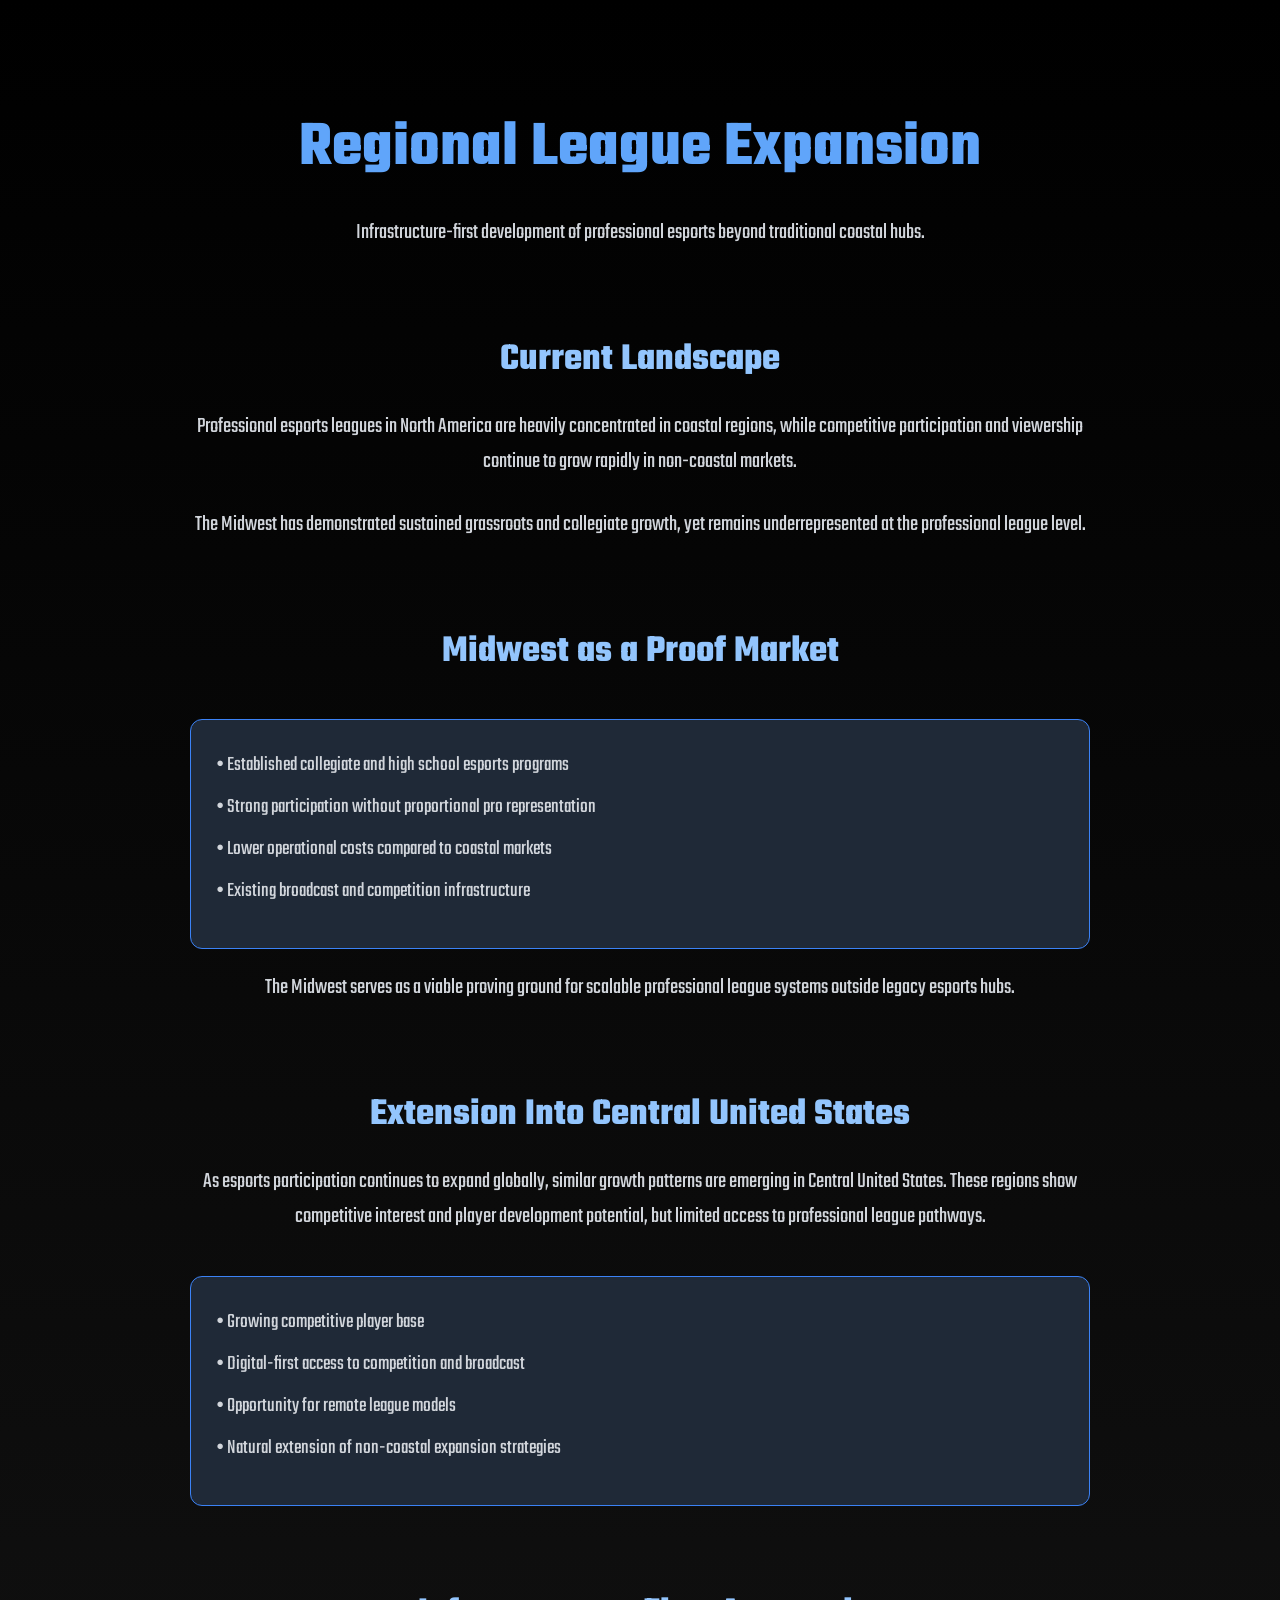
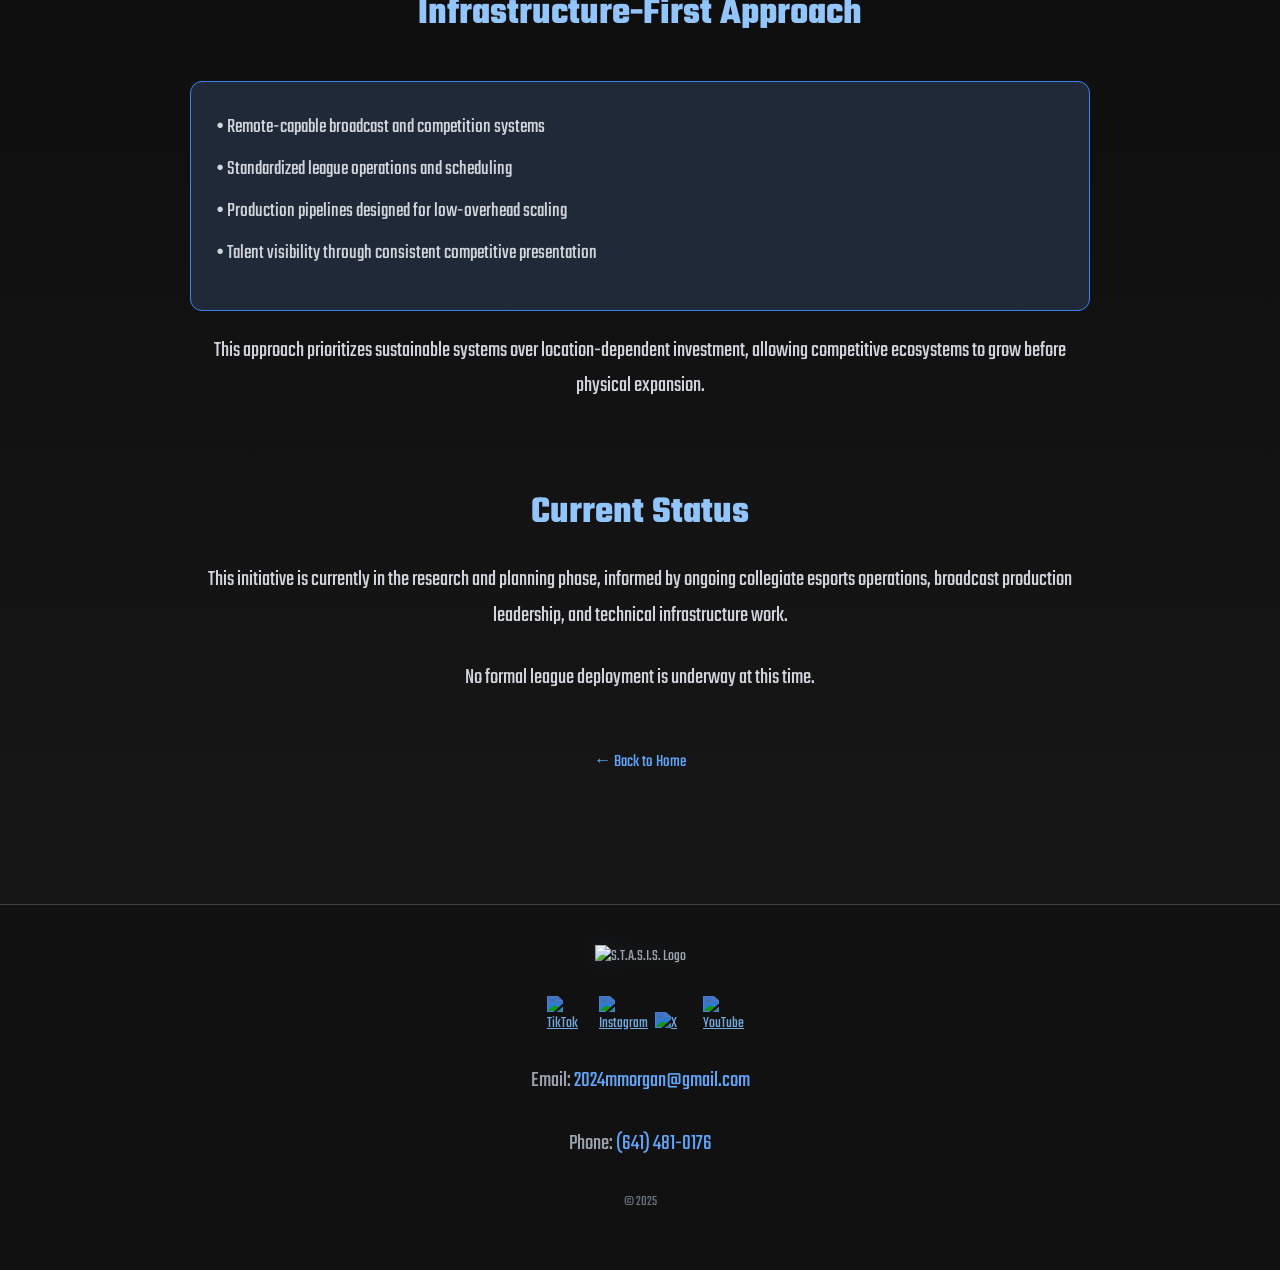
==== regional-expansion.html @ 6b8b8dde "Update regional-expansion.html Fixed wording error with 'Central United States'" ====
<!DOCTYPE html>
<html lang="en">
<head>
  <meta charset="UTF-8" />
  <meta name="viewport" content="width=device-width, initial-scale=1.0" />
  <title>Regional Expansion | Esports Infrastructure</title>

  <!-- Google Font -->
  <link rel="preconnect" href="https://fonts.googleapis.com">
  <link rel="preconnect" href="https://fonts.gstatic.com" crossorigin>
  <link href="https://fonts.googleapis.com/css2?family=Teko:wght@300..700&display=swap" rel="stylesheet">

  <style>
    body {
      margin: 0;
      font-family: 'Teko', sans-serif;
      background: linear-gradient(to bottom, #000000, #1a1a1a);
      color: #d1d5db;
      text-align: center;
    }
	:root{
  	--primary:#60a5fa;
  	--muted:#9ca3af;
	}	
    .container {
      max-width: 900px;
      margin: 0 auto;
      padding: 60px 20px;
    }

    h1 {
      font-size: 4rem;
      color: #60a5fa;
      margin-bottom: 0.3em;
    }

    h2 {
      font-size: 2.4rem;
      color: #93c5fd;
      margin-top: 70px;
      margin-bottom: 0.5em;
    }

    p {
      font-size: 1.4rem;
      line-height: 1.6;
      margin-bottom: 1.2em;
    }

    ul {
      list-style: none;
      padding: 0;
      margin: 0;
      text-align: left;
    }

    li {
      font-size: 1.3rem;
      margin-bottom: 12px;
    }

    .section {
      margin-top: 80px;
    }

    .card {
      background-color: #1f2937;
      border: 1px solid #3b82f6;
      border-radius: 12px;
      padding: 30px 25px;
      text-align: left;
      margin-top: 40px;
    }

    .link {
      display: inline-block;
      margin-top: 25px;
      font-size: 1.1rem;
      color: #60a5fa;
      text-decoration: none;
    }

    .link:hover {
      text-decoration: underline;
    }

    footer{
      margin-top: 70px;
      padding: 40px 20px;
      background-color: #111;
      color: var(--muted);
      font-size: 1rem;
      text-align: center;
      border-top: 1px solid #3f3f46;
    }
    .footer-logo{
      max-width: 150px;
      margin: 0 auto 10px;
      filter: drop-shadow(0 0 12px rgba(96,165,250,.12));
    }
    .social-icons{
      margin: 18px 0 10px;
    }
    .social-icons a{
      margin: 0 10px;
      display:inline-block;
      width: 30px;
      height: 30px;
      filter: invert(59%) sepia(18%) saturate(1632%) hue-rotate(179deg) brightness(92%) contrast(86%);
    }
    .social-icons img{ width:100%; height:auto; }
    .contact-info{
      margin-top: 6px;
      color: var(--muted);
    }
    .contact-info a{
      color: var(--primary);
      text-decoration: none;
    }
    .contact-info a:hover{ text-decoration: underline; }
    .footer-note{
      font-size: .9rem;
      color: #6b7280;
      margin-top: 10px;
    }

    @media (max-width: 860px){
      .span-6{ grid-column: span 12; }
      .hero h1{ font-size: 2.7rem; }
      .site-name{ font-size: 2.8rem; }
    }
  </style>
</head>
<body>

  <div class="container">

    <!-- HERO -->
    <h1>Regional League Expansion</h1>
    <p>
      Infrastructure-first development of professional esports beyond traditional coastal hubs.
    </p>

    <!-- CONTEXT -->
    <div class="section">
      <h2>Current Landscape</h2>
      <p>
        Professional esports leagues in North America are heavily concentrated in coastal regions,
        while competitive participation and viewership continue to grow rapidly in non-coastal markets.
      </p>
      <p>
        The Midwest has demonstrated sustained grassroots and collegiate growth, yet remains underrepresented
        at the professional league level.
      </p>
    </div>

    <!-- MIDWEST -->
    <div class="section">
      <h2>Midwest as a Proof Market</h2>

      <div class="card">
        <ul>
          <li>• Established collegiate and high school esports programs</li>
          <li>• Strong participation without proportional pro representation</li>
          <li>• Lower operational costs compared to coastal markets</li>
          <li>• Existing broadcast and competition infrastructure</li>
        </ul>
      </div>

      <p>
        The Midwest serves as a viable proving ground for scalable professional league systems
        outside legacy esports hubs.
      </p>
    </div>

    <!-- Central United States -->
    <div class="section">
      <h2>Extension Into Central United States</h2>

      <p>
        As esports participation continues to expand globally, similar growth patterns are emerging
        in Central United States. These regions show competitive interest and player development potential,
        but limited access to professional league pathways.
      </p>

      <div class="card">
        <ul>
          <li>• Growing competitive player base</li>
          <li>• Digital-first access to competition and broadcast</li>
          <li>• Opportunity for remote league models</li>
          <li>• Natural extension of non-coastal expansion strategies</li>
        </ul>
      </div>
    </div>

    <!-- APPROACH -->
    <div class="section">
      <h2>Infrastructure-First Approach</h2>

      <div class="card">
        <ul>
          <li>• Remote-capable broadcast and competition systems</li>
          <li>• Standardized league operations and scheduling</li>
          <li>• Production pipelines designed for low-overhead scaling</li>
          <li>• Talent visibility through consistent competitive presentation</li>
        </ul>
      </div>

      <p>
        This approach prioritizes sustainable systems over location-dependent investment,
        allowing competitive ecosystems to grow before physical expansion.
      </p>
    </div>

    <!-- STATUS -->
    <div class="section">
      <h2>Current Status</h2>
      <p>
        This initiative is currently in the research and planning phase, informed by ongoing
        collegiate esports operations, broadcast production leadership, and technical infrastructure work.
      </p>
      <p>
        No formal league deployment is underway at this time.
      </p>
    </div>

    <!-- NAV -->
    <a href="index.html" class="link">← Back to Home</a>

  </div>

  <footer>
    <img src="logo.png" alt="S.T.A.S.I.S. Logo" class="footer-logo">
    <div class="social-icons">
      <a href="#"><img src="https://cdn.jsdelivr.net/gh/simple-icons/simple-icons/icons/tiktok.svg" alt="TikTok"></a>
      <a href="#"><img src="https://cdn.jsdelivr.net/gh/simple-icons/simple-icons/icons/instagram.svg" alt="Instagram"></a>
      <a href="#"><img src="https://cdn.jsdelivr.net/gh/simple-icons/simple-icons/icons/x.svg" alt="X"></a>
      <a href="#"><img src="https://cdn.jsdelivr.net/gh/simple-icons/simple-icons/icons/youtube.svg" alt="YouTube"></a>
    </div>
    <div class="contact-info">
      <p>Email: <a href="mailto:2024mmorgan@gmail.com">2024mmorgan@gmail.com</a></p>
      <p>Phone: <a href="tel:+16414810176">(641) 481-0176</a></p>
    </div>
    <p class="footer-note">© 2025</p>
  </footer>

</body>
</html>
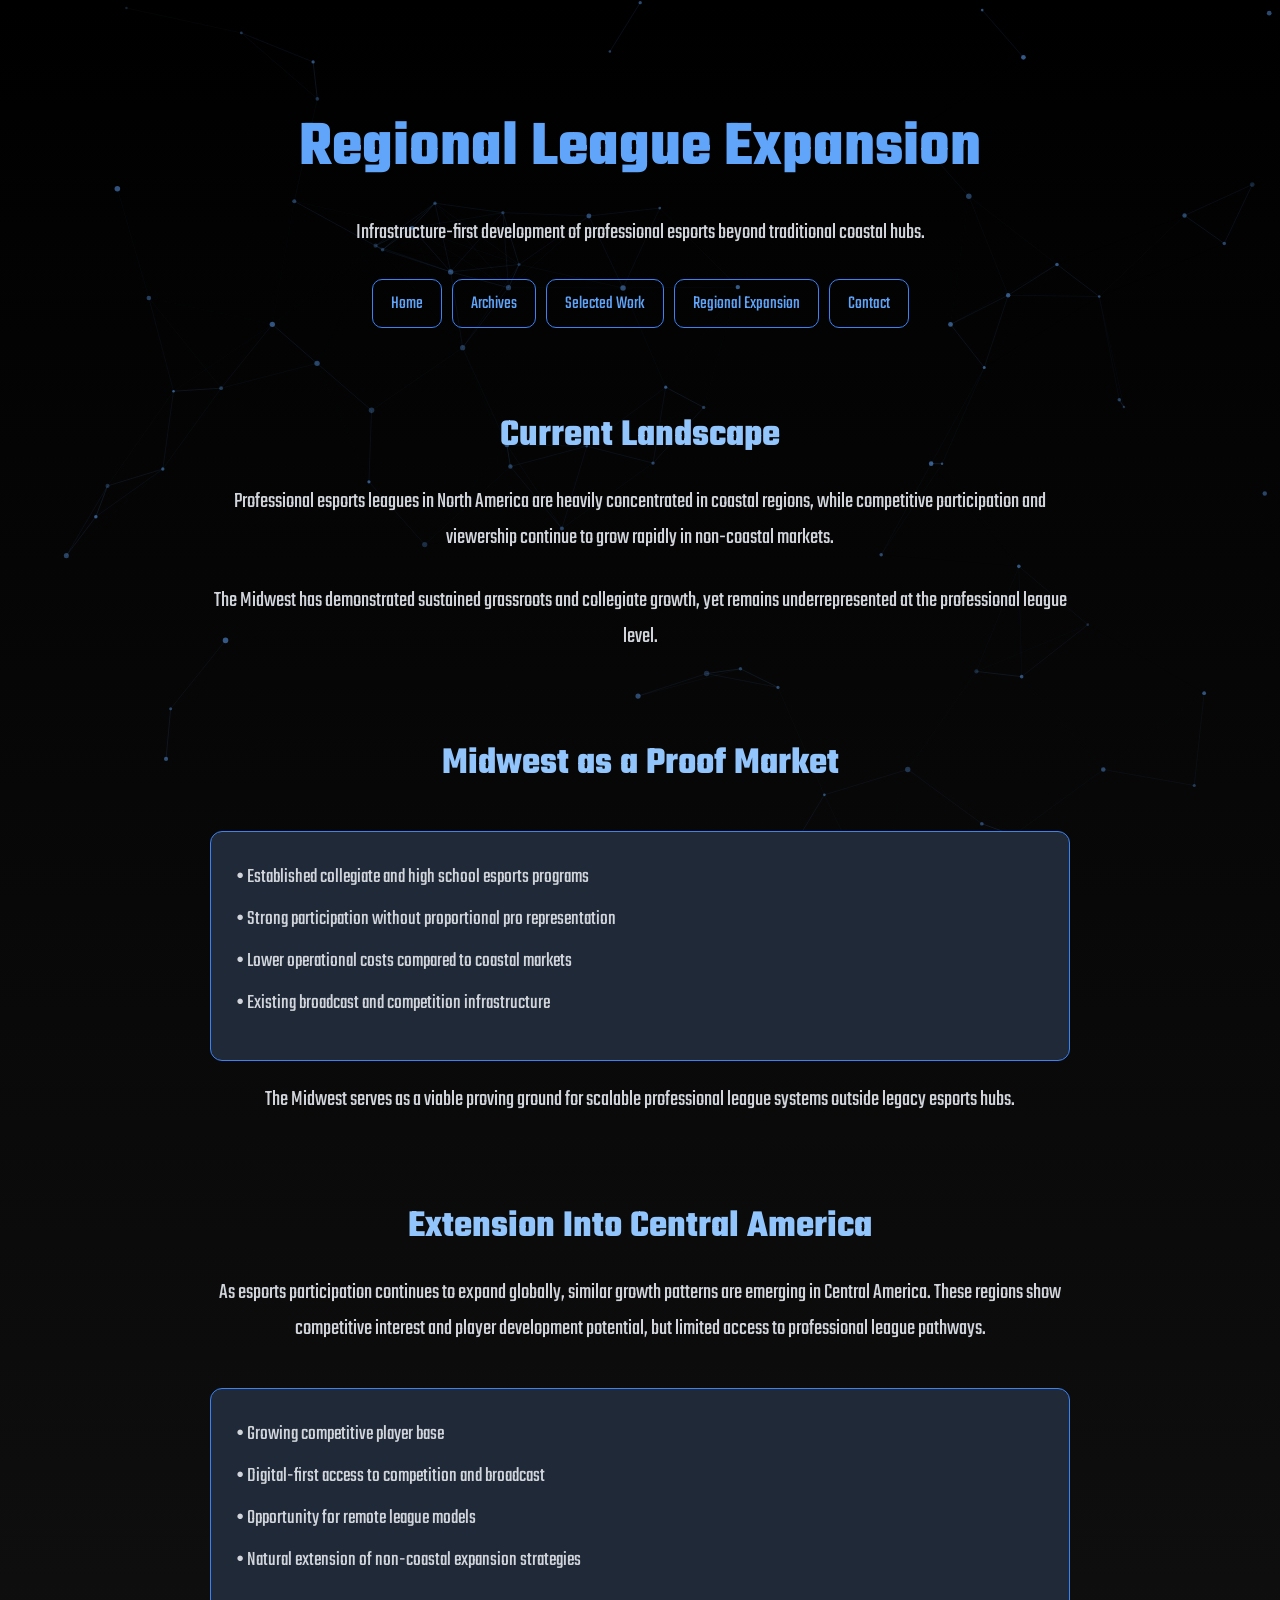
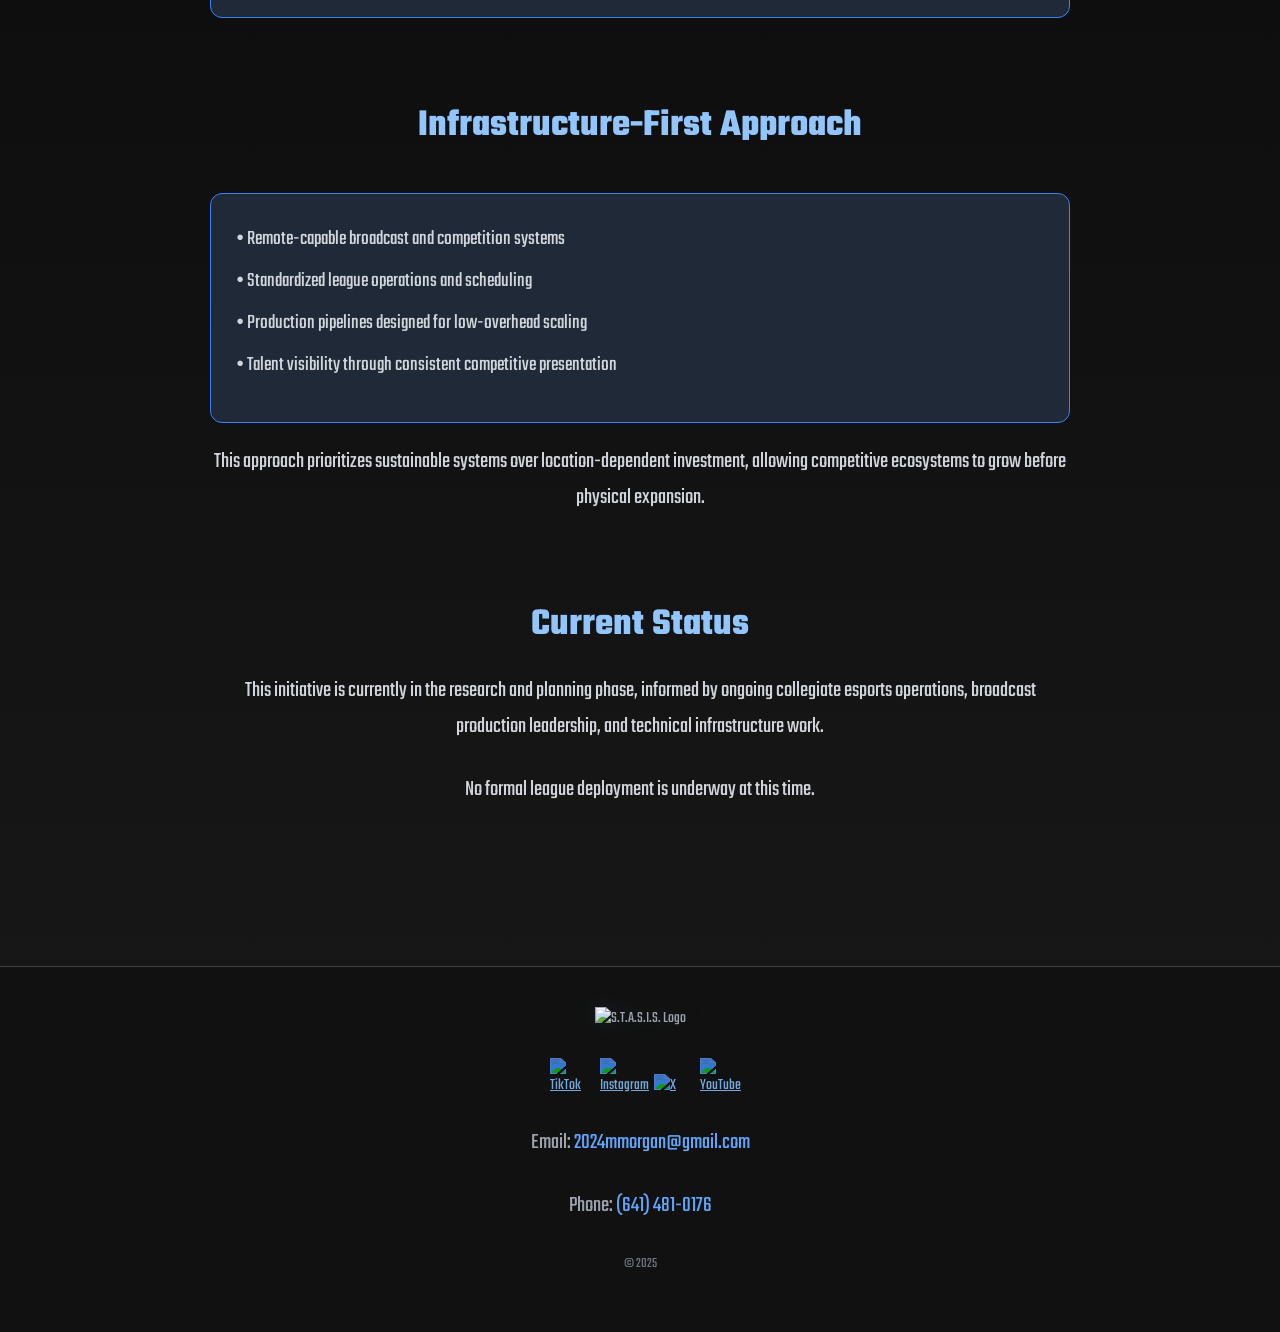
==== commit 5c82987a: "Add files via upload" ====
--- a/regional-expansion.html
+++ b/regional-expansion.html
@@ -4,144 +4,69 @@
   <meta charset="UTF-8" />
   <meta name="viewport" content="width=device-width, initial-scale=1.0" />
   <title>Regional Expansion | Esports Infrastructure</title>
-
-  <!-- Google Font -->
+  <meta property="og:title" content="Regional Expansion — S.T.A.S.I.S.">
+  <meta property="og:description" content="Infrastructure-first development of professional esports beyond traditional coastal hubs.">
+  <meta property="og:type" content="website">
   <link rel="preconnect" href="https://fonts.googleapis.com">
   <link rel="preconnect" href="https://fonts.gstatic.com" crossorigin>
   <link href="https://fonts.googleapis.com/css2?family=Teko:wght@300..700&display=swap" rel="stylesheet">
-
+  <link rel="stylesheet" href="style.css">
+  <script src="components.js" defer></script>
   <style>
-    body {
-      margin: 0;
-      font-family: 'Teko', sans-serif;
-      background: linear-gradient(to bottom, #000000, #1a1a1a);
-      color: #d1d5db;
-      text-align: center;
-    }
-	:root{
-  	--primary:#60a5fa;
-  	--muted:#9ca3af;
-	}	
     .container {
       max-width: 900px;
       margin: 0 auto;
       padding: 60px 20px;
     }
-
     h1 {
       font-size: 4rem;
-      color: #60a5fa;
+      color: var(--primary);
       margin-bottom: 0.3em;
     }
-
     h2 {
       font-size: 2.4rem;
-      color: #93c5fd;
+      color: var(--highlight);
       margin-top: 70px;
       margin-bottom: 0.5em;
     }
-
     p {
       font-size: 1.4rem;
       line-height: 1.6;
       margin-bottom: 1.2em;
     }
-
     ul {
       list-style: none;
       padding: 0;
       margin: 0;
       text-align: left;
     }
-
     li {
       font-size: 1.3rem;
       margin-bottom: 12px;
     }
-
     .section {
       margin-top: 80px;
     }
-
     .card {
-      background-color: #1f2937;
-      border: 1px solid #3b82f6;
+      background-color: var(--panel);
+      border: 1px solid var(--border);
       border-radius: 12px;
       padding: 30px 25px;
       text-align: left;
       margin-top: 40px;
-    }
-
-    .link {
-      display: inline-block;
-      margin-top: 25px;
-      font-size: 1.1rem;
-      color: #60a5fa;
-      text-decoration: none;
-    }
-
-    .link:hover {
-      text-decoration: underline;
-    }
-
-    footer{
-      margin-top: 70px;
-      padding: 40px 20px;
-      background-color: #111;
-      color: var(--muted);
-      font-size: 1rem;
-      text-align: center;
-      border-top: 1px solid #3f3f46;
-    }
-    .footer-logo{
-      max-width: 150px;
-      margin: 0 auto 10px;
-      filter: drop-shadow(0 0 12px rgba(96,165,250,.12));
-    }
-    .social-icons{
-      margin: 18px 0 10px;
-    }
-    .social-icons a{
-      margin: 0 10px;
-      display:inline-block;
-      width: 30px;
-      height: 30px;
-      filter: invert(59%) sepia(18%) saturate(1632%) hue-rotate(179deg) brightness(92%) contrast(86%);
-    }
-    .social-icons img{ width:100%; height:auto; }
-    .contact-info{
-      margin-top: 6px;
-      color: var(--muted);
-    }
-    .contact-info a{
-      color: var(--primary);
-      text-decoration: none;
-    }
-    .contact-info a:hover{ text-decoration: underline; }
-    .footer-note{
-      font-size: .9rem;
-      color: #6b7280;
-      margin-top: 10px;
-    }
-
-    @media (max-width: 860px){
-      .span-6{ grid-column: span 12; }
-      .hero h1{ font-size: 2.7rem; }
-      .site-name{ font-size: 2.8rem; }
     }
   </style>
 </head>
 <body>
 
   <div class="container">
-
-    <!-- HERO -->
     <h1>Regional League Expansion</h1>
     <p>
       Infrastructure-first development of professional esports beyond traditional coastal hubs.
     </p>
 
-    <!-- CONTEXT -->
+    <div id="site-nav"></div>
+
     <div class="section">
       <h2>Current Landscape</h2>
       <p>
@@ -154,7 +79,6 @@
       </p>
     </div>
 
-    <!-- MIDWEST -->
     <div class="section">
       <h2>Midwest as a Proof Market</h2>
 
@@ -173,13 +97,12 @@
       </p>
     </div>
 
-    <!-- Central United States -->
     <div class="section">
-      <h2>Extension Into Central United States</h2>
+      <h2>Extension Into Central America</h2>
 
       <p>
         As esports participation continues to expand globally, similar growth patterns are emerging
-        in Central United States. These regions show competitive interest and player development potential,
+        in Central America. These regions show competitive interest and player development potential,
         but limited access to professional league pathways.
       </p>
 
@@ -193,7 +116,6 @@
       </div>
     </div>
 
-    <!-- APPROACH -->
     <div class="section">
       <h2>Infrastructure-First Approach</h2>
 
@@ -212,7 +134,6 @@
       </p>
     </div>
 
-    <!-- STATUS -->
     <div class="section">
       <h2>Current Status</h2>
       <p>
@@ -223,26 +144,9 @@
         No formal league deployment is underway at this time.
       </p>
     </div>
-
-    <!-- NAV -->
-    <a href="index.html" class="link">← Back to Home</a>
-
   </div>
 
-  <footer>
-    <img src="logo.png" alt="S.T.A.S.I.S. Logo" class="footer-logo">
-    <div class="social-icons">
-      <a href="#"><img src="https://cdn.jsdelivr.net/gh/simple-icons/simple-icons/icons/tiktok.svg" alt="TikTok"></a>
-      <a href="#"><img src="https://cdn.jsdelivr.net/gh/simple-icons/simple-icons/icons/instagram.svg" alt="Instagram"></a>
-      <a href="#"><img src="https://cdn.jsdelivr.net/gh/simple-icons/simple-icons/icons/x.svg" alt="X"></a>
-      <a href="#"><img src="https://cdn.jsdelivr.net/gh/simple-icons/simple-icons/icons/youtube.svg" alt="YouTube"></a>
-    </div>
-    <div class="contact-info">
-      <p>Email: <a href="mailto:2024mmorgan@gmail.com">2024mmorgan@gmail.com</a></p>
-      <p>Phone: <a href="tel:+16414810176">(641) 481-0176</a></p>
-    </div>
-    <p class="footer-note">© 2025</p>
-  </footer>
+  <div id="site-footer"></div>
 
 </body>
 </html>
--- a/style.css
+++ b/style.css
@@ -0,0 +1,129 @@
+:root {
+  --primary: #60a5fa;
+  --accent: #3b82f6;
+  --highlight: #93c5fd;
+  --text: #d1d5db;
+  --muted: #9ca3af;
+  --panel: #1f2937;
+  --panel2: #111827;
+  --border: #3b82f6;
+  --bg1: #000000;
+  --bg2: #1a1a1a;
+  --shadow: 0 0 20px rgba(96,165,250,.35);
+}
+
+*, *::before, *::after { box-sizing: border-box; }
+
+body {
+  margin: 0;
+  padding: 0;
+  font-family: 'Teko', sans-serif;
+  background: linear-gradient(to bottom, var(--bg1), var(--bg2));
+  color: var(--text);
+  text-align: center;
+}
+
+/* Header branding (used on index.html) */
+header {
+  display: flex;
+  flex-direction: column;
+  align-items: center;
+  gap: 10px;
+  margin-bottom: 10px;
+}
+.logo-img {
+  width: min(320px, 80vw);
+  height: auto;
+  margin-top: 10px;
+  filter: drop-shadow(0 0 18px rgba(96,165,250,.25));
+}
+.site-name {
+  font-size: 3.25rem;
+  color: var(--primary);
+  margin: 0;
+  letter-spacing: .04em;
+  line-height: 1;
+}
+.site-tagline {
+  color: var(--muted);
+  text-transform: uppercase;
+  font-size: 1.35rem;
+  margin: 0;
+  letter-spacing: .08em;
+}
+
+/* Nav */
+nav {
+  margin: 22px 0 10px;
+  display: flex;
+  flex-wrap: wrap;
+  justify-content: center;
+  gap: 10px;
+}
+
+/* Button */
+.button {
+  background: transparent;
+  border: 1px solid var(--border);
+  color: var(--primary);
+  padding: 10px 18px;
+  cursor: pointer;
+  border-radius: 10px;
+  font-size: 1.15rem;
+  font-family: inherit;
+  text-decoration: none;
+  display: inline-block;
+  transition: transform .15s ease, box-shadow .25s ease, background .25s ease, color .25s ease;
+  user-select: none;
+}
+.button:hover {
+  background: var(--accent);
+  color: white;
+  box-shadow: var(--shadow);
+  transform: translateY(-1px);
+}
+.button.secondary {
+  border-color: rgba(59,130,246,.55);
+  color: var(--highlight);
+}
+
+/* Footer */
+footer {
+  margin-top: 70px;
+  padding: 40px 20px;
+  background-color: #111;
+  color: var(--muted);
+  font-size: 1rem;
+  text-align: center;
+  border-top: 1px solid #3f3f46;
+}
+.footer-logo {
+  max-width: 150px;
+  margin: 0 auto 10px;
+  filter: drop-shadow(0 0 12px rgba(96,165,250,.12));
+}
+.social-icons {
+  margin: 18px 0 10px;
+}
+.social-icons a {
+  margin: 0 10px;
+  display: inline-block;
+  width: 30px;
+  height: 30px;
+  filter: invert(59%) sepia(18%) saturate(1632%) hue-rotate(179deg) brightness(92%) contrast(86%);
+}
+.social-icons img { width: 100%; height: auto; }
+.contact-info {
+  margin-top: 6px;
+  color: var(--muted);
+}
+.contact-info a {
+  color: var(--primary);
+  text-decoration: none;
+}
+.contact-info a:hover { text-decoration: underline; }
+.footer-note {
+  font-size: .9rem;
+  color: #6b7280;
+  margin-top: 10px;
+}
